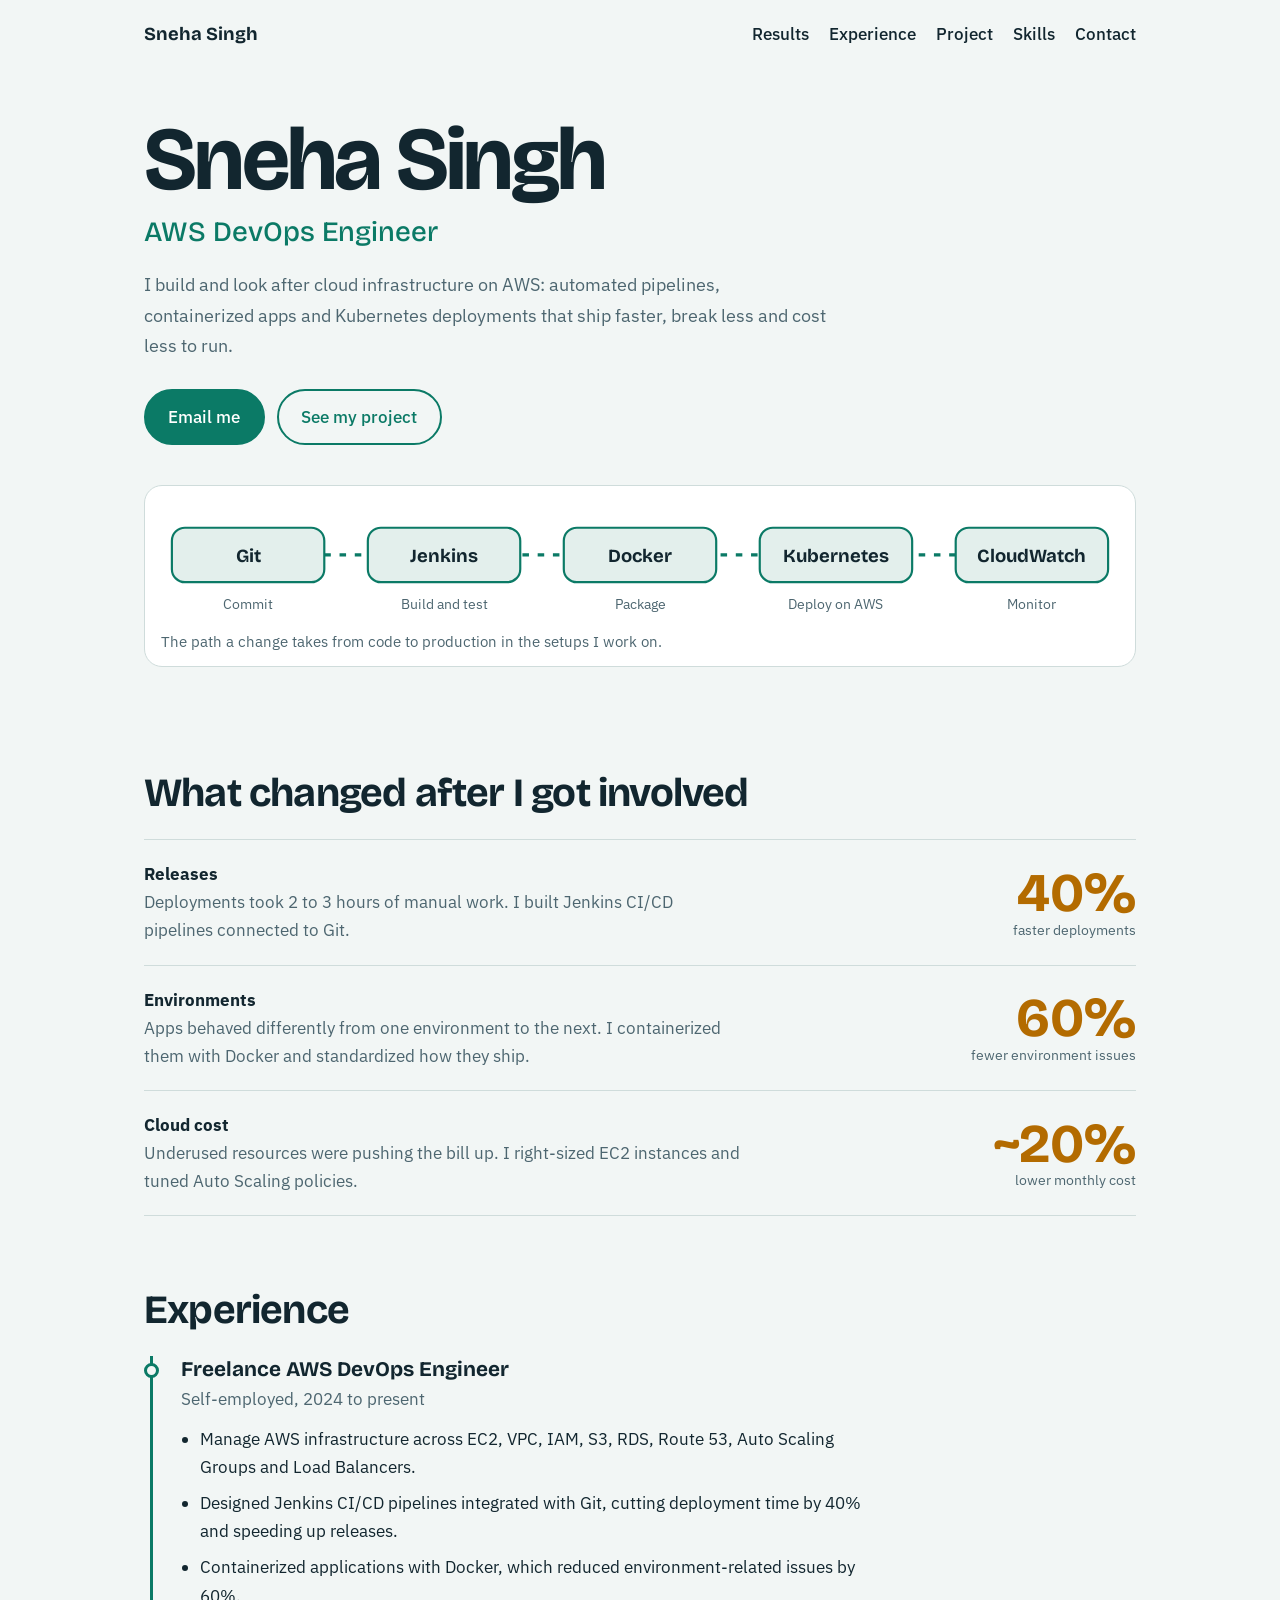
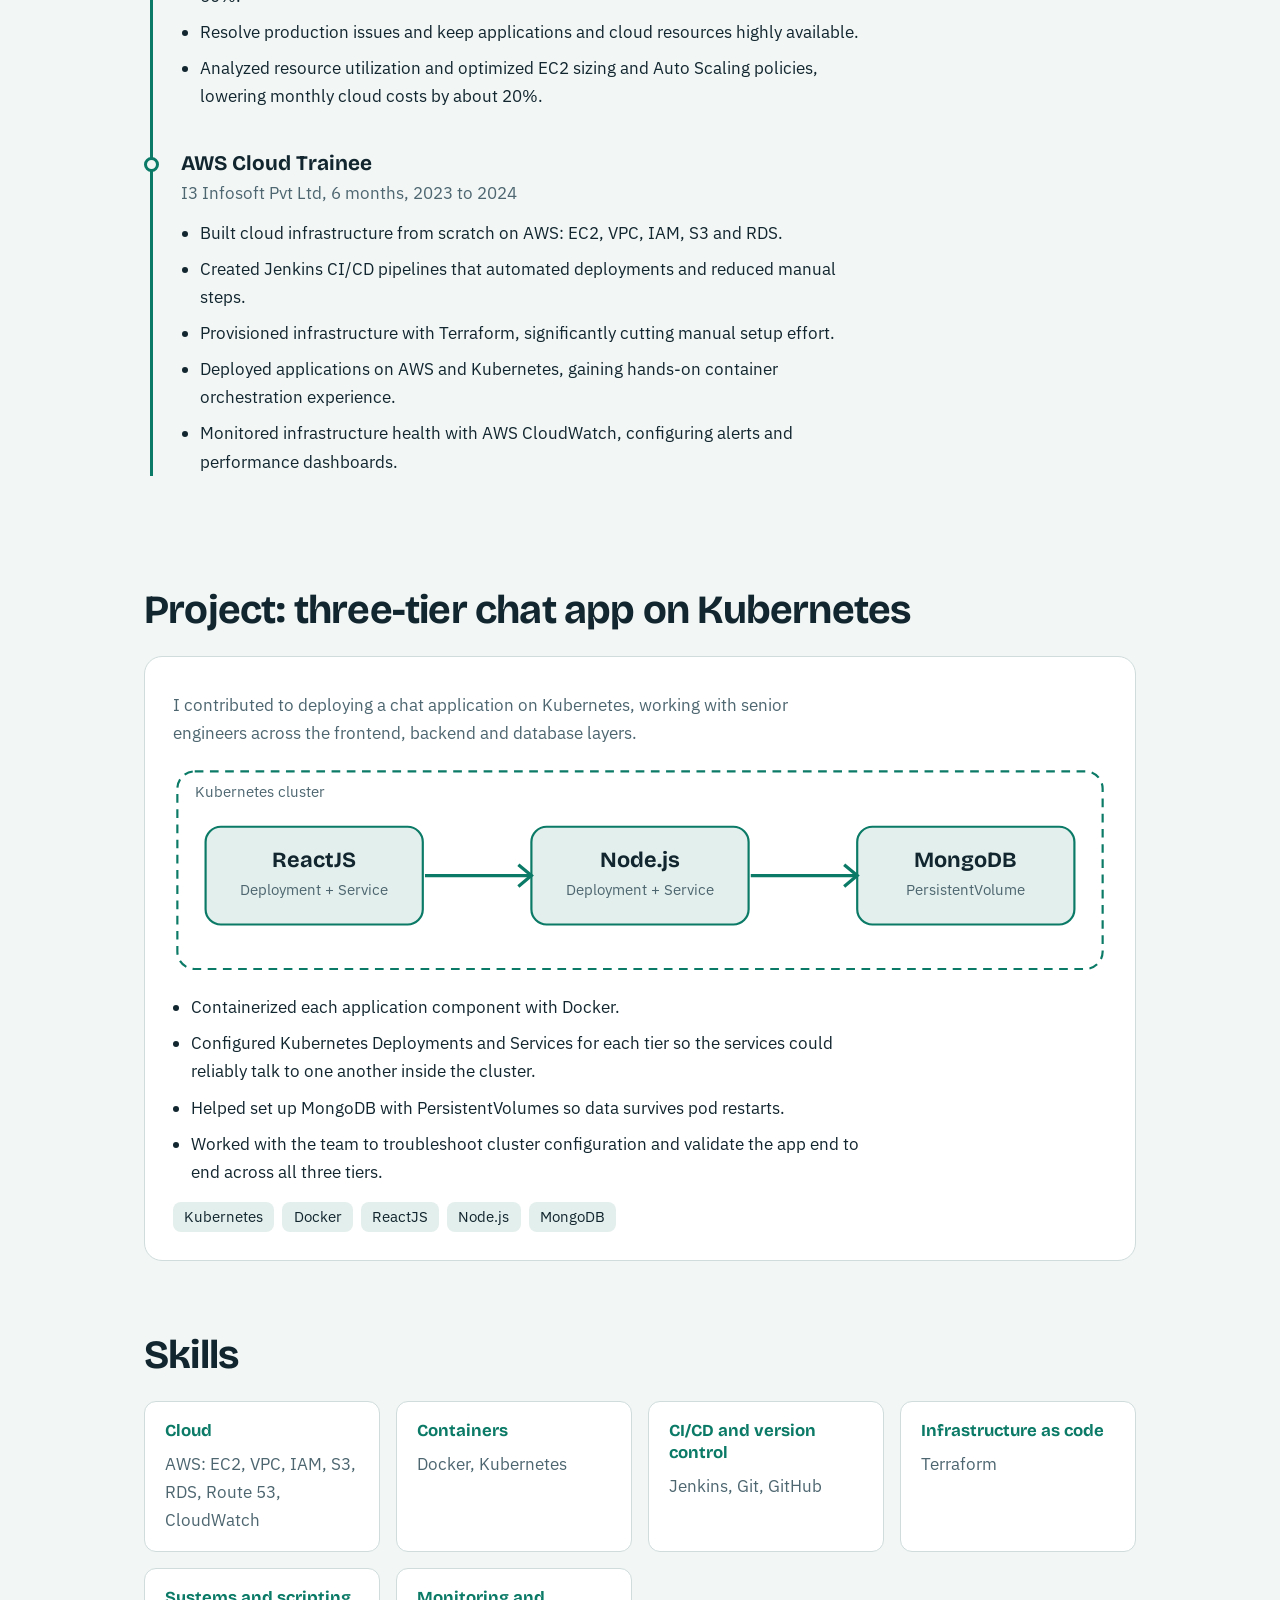
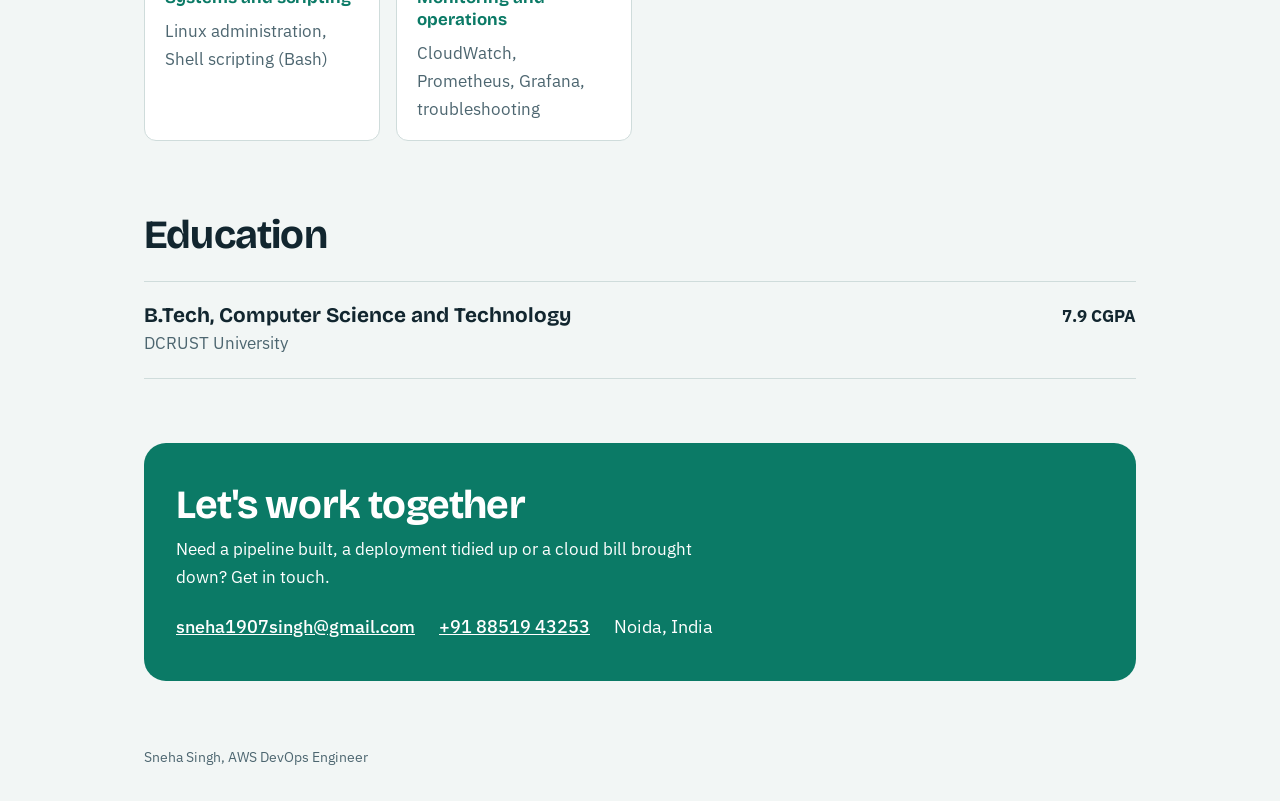
==== index.html @ 11c0ffeb "Add files via upload" ====
<!DOCTYPE html>
<html lang="en">
<head>
<meta charset="utf-8">
<meta name="viewport" content="width=device-width, initial-scale=1, viewport-fit=cover">
<title>Sneha Singh | AWS DevOps Engineer</title>
<link rel="preconnect" href="https://fonts.googleapis.com">
<link rel="preconnect" href="https://fonts.gstatic.com" crossorigin>
<link href="https://fonts.googleapis.com/css2?family=Bricolage+Grotesque:opsz,wght@12..96,500;12..96,700&family=IBM+Plex+Sans:wght@400;500&display=swap" rel="stylesheet">
<style>
:root{--bg:#f2f6f5;--surface:#ffffff;--ink:#12262f;--muted:#4d6670;--line:#cfdcdb;--accent:#0b7a66;--accent-ink:#ffffff;--warm:#b36b00;--node:#e3efec;
--display:"Bricolage Grotesque","Trebuchet MS",system-ui,sans-serif;--body:"IBM Plex Sans",system-ui,-apple-system,"Segoe UI",sans-serif;
box-sizing:border-box;padding-top:env(safe-area-inset-top,0px);padding-bottom:env(safe-area-inset-bottom,0px)}
@media (prefers-color-scheme:dark){:root:not([data-theme="light"]){--bg:#0e1b21;--surface:#15262e;--ink:#e6efee;--muted:#9bb2b8;--line:#27404a;--accent:#4fd1b0;--accent-ink:#06231c;--warm:#f0b44c;--node:#1b3440}}
:root[data-theme="dark"]{--bg:#0e1b21;--surface:#15262e;--ink:#e6efee;--muted:#9bb2b8;--line:#27404a;--accent:#4fd1b0;--accent-ink:#06231c;--warm:#f0b44c;--node:#1b3440}
*,*::before,*::after{box-sizing:border-box}
html{scroll-padding-top:env(safe-area-inset-top,0px);scroll-behavior:smooth}
body{margin:0;background:var(--bg);color:var(--ink);font:400 1.0625rem/1.65 var(--body)}
a{color:var(--accent)}
:focus-visible{outline:3px solid var(--accent);outline-offset:3px;border-radius:4px}
.wrap{max-width:1040px;margin:0 auto;padding:0 1.5rem}
header.top{display:flex;justify-content:space-between;align-items:center;padding:1.25rem 0;gap:1rem;flex-wrap:wrap}
header.top strong{font:700 1.15rem var(--display)}
nav a{margin-left:1.25rem;color:var(--ink);text-decoration:none;font-weight:500}
nav a:hover{color:var(--accent);text-decoration:underline}
.hero{padding:3.5rem 0 2rem}
h1{font:700 clamp(2.8rem,8vw,5.6rem)/0.98 var(--display);letter-spacing:-0.03em;margin:0 0 .75rem}
.role{font:500 clamp(1.3rem,3vw,1.75rem)/1.2 var(--display);color:var(--accent);margin:0 0 1.25rem}
.lede{max-width:62ch;color:var(--muted);font-size:1.15rem;margin:0 0 1.75rem}
.btns{display:flex;gap:.75rem;flex-wrap:wrap}
.btn{display:inline-block;padding:.75rem 1.4rem;border-radius:999px;font-weight:500;text-decoration:none;border:2px solid var(--accent)}
.btn.primary{background:var(--accent);color:var(--accent-ink)}
.btn.ghost{color:var(--accent)}
.btn:hover{filter:brightness(1.1)}
.pipe{margin:2.5rem 0 1rem;background:var(--surface);border:1px solid var(--line);border-radius:18px;padding:1.25rem 1rem .75rem;overflow-x:auto}
.pipe svg{min-width:640px;width:100%;height:auto;display:block}
.pipe p{margin:.25rem 0 0;color:var(--muted);font-size:.95rem}
.flow{stroke-dasharray:6 8;animation:dash 1.4s linear infinite}
@keyframes dash{to{stroke-dashoffset:-28}}
@media (prefers-reduced-motion:reduce){.flow{animation:none}html{scroll-behavior:auto}}
section{padding:3.5rem 0 1rem}
h2{font:700 clamp(1.8rem,4vw,2.5rem)/1.1 var(--display);letter-spacing:-0.02em;margin:0 0 1.5rem}
h3{font:700 1.3rem/1.3 var(--display);margin:0}
.results{display:grid;gap:0;border-top:1px solid var(--line)}
.row{display:grid;grid-template-columns:1fr auto;gap:1rem 2rem;align-items:center;padding:1.25rem 0;border-bottom:1px solid var(--line)}
.row p{margin:0;max-width:60ch}
.row .was{color:var(--muted)}
.fig{font:700 clamp(2.2rem,6vw,3.4rem)/1 var(--display);color:var(--warm);text-align:right}
.fig small{display:block;font:400 .85rem var(--body);color:var(--muted)}
@media (max-width:560px){.row{grid-template-columns:1fr}.fig{text-align:left}}
.tl{border-left:3px solid var(--accent);margin-left:.4rem;padding-left:1.75rem}
.job{position:relative;margin-bottom:2.5rem}
.job::before{content:"";position:absolute;left:calc(-1.75rem - 9px);top:.45rem;width:15px;height:15px;border-radius:50%;background:var(--bg);border:3px solid var(--accent)}
.meta{color:var(--muted);margin:.15rem 0 .75rem}
.job ul{margin:0;padding-left:1.15rem}
.job li{margin-bottom:.5rem;max-width:68ch}
.project{background:var(--surface);border:1px solid var(--line);border-radius:18px;padding:1.75rem}
.project p.sub{color:var(--muted);margin:.4rem 0 1.25rem;max-width:64ch}
.project svg{width:100%;height:auto;display:block;margin:0 0 1.25rem}
.project ul{margin:0;padding-left:1.15rem}
.project li{margin-bottom:.5rem;max-width:70ch}
.tags{display:flex;flex-wrap:wrap;gap:.5rem;margin-top:1rem}
.tag{background:var(--node);border-radius:8px;padding:.2rem .7rem;font-size:.92rem}
.skills{display:grid;grid-template-columns:repeat(auto-fit,minmax(230px,1fr));gap:1rem}
.skill{background:var(--surface);border:1px solid var(--line);border-radius:12px;padding:1.1rem 1.25rem}
.skill h3{font-size:1.05rem;margin-bottom:.5rem;color:var(--accent)}
.skill p{margin:0;color:var(--muted)}
.edu{display:flex;justify-content:space-between;gap:1rem;flex-wrap:wrap;align-items:baseline;border-top:1px solid var(--line);border-bottom:1px solid var(--line);padding:1.25rem 0}
.contact{margin:3rem 0 2rem;background:var(--accent);color:var(--accent-ink);border-radius:22px;padding:2.5rem 2rem}
.contact h2{margin-bottom:.5rem}
.contact p{margin:0 0 1.25rem;max-width:52ch}
.contact a{color:var(--accent-ink);font-weight:500}
.contact .links{display:flex;gap:1.5rem;flex-wrap:wrap;font-size:1.15rem}
footer{padding:1rem 0 2rem;color:var(--muted);font-size:.9rem}
</style>
</head>
<body>
<div class="wrap">
<header class="top">
  <strong>Sneha Singh</strong>
  <nav aria-label="Sections"><a href="#results">Results</a><a href="#experience">Experience</a><a href="#project">Project</a><a href="#skills">Skills</a><a href="#contact">Contact</a></nav>
</header>

<main>
<section class="hero" style="padding-top:3rem">
  <h1>Sneha Singh</h1>
  <p class="role">AWS DevOps Engineer</p>
  <p class="lede">I build and look after cloud infrastructure on AWS: automated pipelines, containerized apps and Kubernetes deployments that ship faster, break less and cost less to run.</p>
  <div class="btns">
    <a class="btn primary" href="mailto:sneha1907singh@gmail.com">Email me</a>
    <a class="btn ghost" href="#project">See my project</a>
  </div>

  <div class="pipe">
    <svg viewBox="0 0 880 110" role="img" aria-label="Delivery pipeline: Git, Jenkins, Docker, Kubernetes on AWS, CloudWatch monitoring">
      <line class="flow" x1="80" y1="45" x2="800" y2="45" stroke="var(--accent)" stroke-width="3"/>
      <g font-family="Bricolage Grotesque, Trebuchet MS, sans-serif" font-size="17" font-weight="700" text-anchor="middle" fill="var(--ink)">
        <rect x="10" y="20" width="140" height="50" rx="12" fill="var(--node)" stroke="var(--accent)" stroke-width="2"/><text x="80" y="51">Git</text>
        <rect x="190" y="20" width="140" height="50" rx="12" fill="var(--node)" stroke="var(--accent)" stroke-width="2"/><text x="260" y="51">Jenkins</text>
        <rect x="370" y="20" width="140" height="50" rx="12" fill="var(--node)" stroke="var(--accent)" stroke-width="2"/><text x="440" y="51">Docker</text>
        <rect x="550" y="20" width="140" height="50" rx="12" fill="var(--node)" stroke="var(--accent)" stroke-width="2"/><text x="620" y="51">Kubernetes</text>
        <rect x="730" y="20" width="140" height="50" rx="12" fill="var(--node)" stroke="var(--accent)" stroke-width="2"/><text x="800" y="51">CloudWatch</text>
      </g>
      <g font-family="IBM Plex Sans, system-ui, sans-serif" font-size="13" text-anchor="middle" fill="var(--muted)">
        <text x="80" y="95">Commit</text><text x="260" y="95">Build and test</text><text x="440" y="95">Package</text><text x="620" y="95">Deploy on AWS</text><text x="800" y="95">Monitor</text>
      </g>
    </svg>
    <p>The path a change takes from code to production in the setups I work on.</p>
  </div>
</section>

<section id="results">
  <h2>What changed after I got involved</h2>
  <div class="results">
    <div class="row"><div><p><strong>Releases</strong></p><p class="was">Deployments took 2 to 3 hours of manual work. I built Jenkins CI/CD pipelines connected to Git.</p></div><div class="fig">40%<small>faster deployments</small></div></div>
    <div class="row"><div><p><strong>Environments</strong></p><p class="was">Apps behaved differently from one environment to the next. I containerized them with Docker and standardized how they ship.</p></div><div class="fig">60%<small>fewer environment issues</small></div></div>
    <div class="row"><div><p><strong>Cloud cost</strong></p><p class="was">Underused resources were pushing the bill up. I right-sized EC2 instances and tuned Auto Scaling policies.</p></div><div class="fig">~20%<small>lower monthly cost</small></div></div>
  </div>
</section>

<section id="experience">
  <h2>Experience</h2>
  <div class="tl">
    <div class="job">
      <h3>Freelance AWS DevOps Engineer</h3>
      <p class="meta">Self-employed, 2024 to present</p>
      <ul>
        <li>Manage AWS infrastructure across EC2, VPC, IAM, S3, RDS, Route 53, Auto Scaling Groups and Load Balancers.</li>
        <li>Designed Jenkins CI/CD pipelines integrated with Git, cutting deployment time by 40% and speeding up releases.</li>
        <li>Containerized applications with Docker, which reduced environment-related issues by 60%.</li>
        <li>Resolve production issues and keep applications and cloud resources highly available.</li>
        <li>Analyzed resource utilization and optimized EC2 sizing and Auto Scaling policies, lowering monthly cloud costs by about 20%.</li>
      </ul>
    </div>
    <div class="job">
      <h3>AWS Cloud Trainee</h3>
      <p class="meta">I3 Infosoft Pvt Ltd, 6 months, 2023 to 2024</p>
      <ul>
        <li>Built cloud infrastructure from scratch on AWS: EC2, VPC, IAM, S3 and RDS.</li>
        <li>Created Jenkins CI/CD pipelines that automated deployments and reduced manual steps.</li>
        <li>Provisioned infrastructure with Terraform, significantly cutting manual setup effort.</li>
        <li>Deployed applications on AWS and Kubernetes, gaining hands-on container orchestration experience.</li>
        <li>Monitored infrastructure health with AWS CloudWatch, configuring alerts and performance dashboards.</li>
      </ul>
    </div>
  </div>
</section>

<section id="project">
  <h2>Project: three-tier chat app on Kubernetes</h2>
  <div class="project">
    <p class="sub">I contributed to deploying a chat application on Kubernetes, working with senior engineers across the frontend, backend and database layers.</p>
    <svg viewBox="0 0 860 190" role="img" aria-label="Architecture: ReactJS frontend talks to Node.js backend, which talks to MongoDB backed by a PersistentVolume, all inside a Kubernetes cluster">
      <rect x="4" y="4" width="852" height="182" rx="16" fill="none" stroke="var(--accent)" stroke-width="2" stroke-dasharray="8 6"/>
      <g font-family="Bricolage Grotesque, Trebuchet MS, sans-serif" text-anchor="middle" fill="var(--ink)">
        <text x="20" y="28" font-size="14" fill="var(--muted)" text-anchor="start" font-family="IBM Plex Sans, system-ui, sans-serif">Kubernetes cluster</text>
        <rect x="30" y="55" width="200" height="90" rx="14" fill="var(--node)" stroke="var(--accent)" stroke-width="2"/>
        <text x="130" y="92" font-size="20" font-weight="700">ReactJS</text><text x="130" y="118" font-size="14" fill="var(--muted)" font-family="IBM Plex Sans, system-ui, sans-serif">Deployment + Service</text>
        <rect x="330" y="55" width="200" height="90" rx="14" fill="var(--node)" stroke="var(--accent)" stroke-width="2"/>
        <text x="430" y="92" font-size="20" font-weight="700">Node.js</text><text x="430" y="118" font-size="14" fill="var(--muted)" font-family="IBM Plex Sans, system-ui, sans-serif">Deployment + Service</text>
        <rect x="630" y="55" width="200" height="90" rx="14" fill="var(--node)" stroke="var(--accent)" stroke-width="2"/>
        <text x="730" y="92" font-size="20" font-weight="700">MongoDB</text><text x="730" y="118" font-size="14" fill="var(--muted)" font-family="IBM Plex Sans, system-ui, sans-serif">PersistentVolume</text>
      </g>
      <g stroke="var(--accent)" stroke-width="3" fill="none"><path d="M232 100H328"/><path d="M532 100H628"/><path d="M318 90l12 10-12 10"/><path d="M618 90l12 10-12 10"/></g>
    </svg>
    <ul>
      <li>Containerized each application component with Docker.</li>
      <li>Configured Kubernetes Deployments and Services for each tier so the services could reliably talk to one another inside the cluster.</li>
      <li>Helped set up MongoDB with PersistentVolumes so data survives pod restarts.</li>
      <li>Worked with the team to troubleshoot cluster configuration and validate the app end to end across all three tiers.</li>
    </ul>
    <div class="tags"><span class="tag">Kubernetes</span><span class="tag">Docker</span><span class="tag">ReactJS</span><span class="tag">Node.js</span><span class="tag">MongoDB</span></div>
  </div>
</section>

<section id="skills">
  <h2>Skills</h2>
  <div class="skills">
    <div class="skill"><h3>Cloud</h3><p>AWS: EC2, VPC, IAM, S3, RDS, Route 53, CloudWatch</p></div>
    <div class="skill"><h3>Containers</h3><p>Docker, Kubernetes</p></div>
    <div class="skill"><h3>CI/CD and version control</h3><p>Jenkins, Git, GitHub</p></div>
    <div class="skill"><h3>Infrastructure as code</h3><p>Terraform</p></div>
    <div class="skill"><h3>Systems and scripting</h3><p>Linux administration, Shell scripting (Bash)</p></div>
    <div class="skill"><h3>Monitoring and operations</h3><p>CloudWatch, Prometheus, Grafana, troubleshooting</p></div>
  </div>
</section>

<section id="education">
  <h2>Education</h2>
  <div class="edu"><div><h3>B.Tech, Computer Science and Technology</h3><span style="color:var(--muted)">DCRUST University</span></div><div><strong>7.9 CGPA</strong></div></div>
</section>

<section id="contact" style="padding-top:0">
  <div class="contact">
    <h2>Let's work together</h2>
    <p>Need a pipeline built, a deployment tidied up or a cloud bill brought down? Get in touch.</p>
    <div class="links"><a href="mailto:sneha1907singh@gmail.com">sneha1907singh@gmail.com</a><a href="tel:+918851943253">+91 88519 43253</a><span>Noida, India</span></div>
  </div>
</section>
</main>
<footer>Sneha Singh, AWS DevOps Engineer</footer>
</div>
</body>
</html>
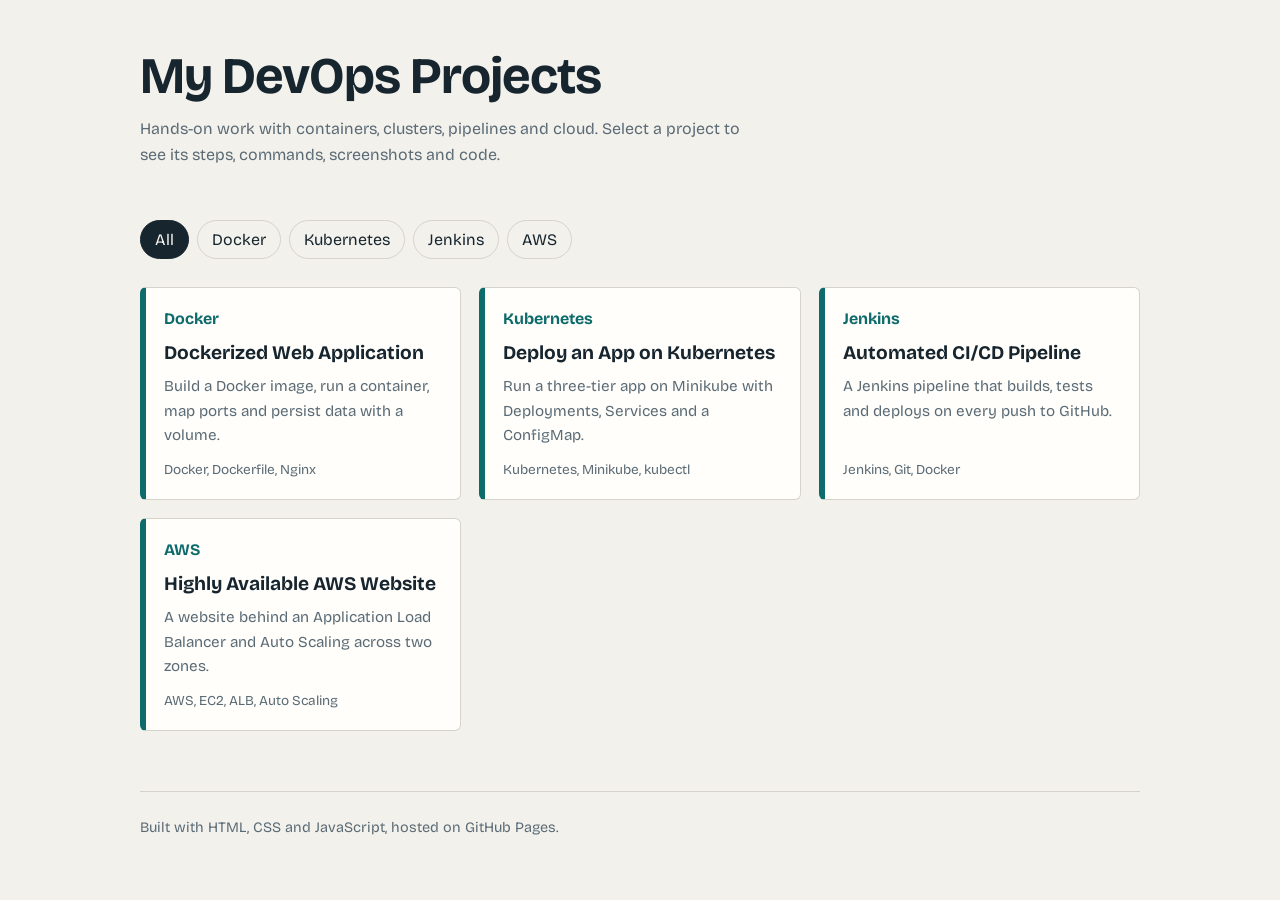
==== commit c058a4a1: "Rename index (1).html to index.html" ====
--- a/index.html
+++ b/index.html
@@ -1,204 +1,27 @@
-<!DOCTYPE html>
-<html lang="en">
-<head>
-<meta charset="utf-8">
-<meta name="viewport" content="width=device-width, initial-scale=1, viewport-fit=cover">
-<title>Sneha Singh | AWS DevOps Engineer</title>
-<link rel="preconnect" href="https://fonts.googleapis.com">
-<link rel="preconnect" href="https://fonts.gstatic.com" crossorigin>
-<link href="https://fonts.googleapis.com/css2?family=Bricolage+Grotesque:opsz,wght@12..96,500;12..96,700&family=IBM+Plex+Sans:wght@400;500&display=swap" rel="stylesheet">
-<style>
-:root{--bg:#f2f6f5;--surface:#ffffff;--ink:#12262f;--muted:#4d6670;--line:#cfdcdb;--accent:#0b7a66;--accent-ink:#ffffff;--warm:#b36b00;--node:#e3efec;
---display:"Bricolage Grotesque","Trebuchet MS",system-ui,sans-serif;--body:"IBM Plex Sans",system-ui,-apple-system,"Segoe UI",sans-serif;
-box-sizing:border-box;padding-top:env(safe-area-inset-top,0px);padding-bottom:env(safe-area-inset-bottom,0px)}
-@media (prefers-color-scheme:dark){:root:not([data-theme="light"]){--bg:#0e1b21;--surface:#15262e;--ink:#e6efee;--muted:#9bb2b8;--line:#27404a;--accent:#4fd1b0;--accent-ink:#06231c;--warm:#f0b44c;--node:#1b3440}}
-:root[data-theme="dark"]{--bg:#0e1b21;--surface:#15262e;--ink:#e6efee;--muted:#9bb2b8;--line:#27404a;--accent:#4fd1b0;--accent-ink:#06231c;--warm:#f0b44c;--node:#1b3440}
-*,*::before,*::after{box-sizing:border-box}
-html{scroll-padding-top:env(safe-area-inset-top,0px);scroll-behavior:smooth}
-body{margin:0;background:var(--bg);color:var(--ink);font:400 1.0625rem/1.65 var(--body)}
-a{color:var(--accent)}
-:focus-visible{outline:3px solid var(--accent);outline-offset:3px;border-radius:4px}
-.wrap{max-width:1040px;margin:0 auto;padding:0 1.5rem}
-header.top{display:flex;justify-content:space-between;align-items:center;padding:1.25rem 0;gap:1rem;flex-wrap:wrap}
-header.top strong{font:700 1.15rem var(--display)}
-nav a{margin-left:1.25rem;color:var(--ink);text-decoration:none;font-weight:500}
-nav a:hover{color:var(--accent);text-decoration:underline}
-.hero{padding:3.5rem 0 2rem}
-h1{font:700 clamp(2.8rem,8vw,5.6rem)/0.98 var(--display);letter-spacing:-0.03em;margin:0 0 .75rem}
-.role{font:500 clamp(1.3rem,3vw,1.75rem)/1.2 var(--display);color:var(--accent);margin:0 0 1.25rem}
-.lede{max-width:62ch;color:var(--muted);font-size:1.15rem;margin:0 0 1.75rem}
-.btns{display:flex;gap:.75rem;flex-wrap:wrap}
-.btn{display:inline-block;padding:.75rem 1.4rem;border-radius:999px;font-weight:500;text-decoration:none;border:2px solid var(--accent)}
-.btn.primary{background:var(--accent);color:var(--accent-ink)}
-.btn.ghost{color:var(--accent)}
-.btn:hover{filter:brightness(1.1)}
-.pipe{margin:2.5rem 0 1rem;background:var(--surface);border:1px solid var(--line);border-radius:18px;padding:1.25rem 1rem .75rem;overflow-x:auto}
-.pipe svg{min-width:640px;width:100%;height:auto;display:block}
-.pipe p{margin:.25rem 0 0;color:var(--muted);font-size:.95rem}
-.flow{stroke-dasharray:6 8;animation:dash 1.4s linear infinite}
-@keyframes dash{to{stroke-dashoffset:-28}}
-@media (prefers-reduced-motion:reduce){.flow{animation:none}html{scroll-behavior:auto}}
-section{padding:3.5rem 0 1rem}
-h2{font:700 clamp(1.8rem,4vw,2.5rem)/1.1 var(--display);letter-spacing:-0.02em;margin:0 0 1.5rem}
-h3{font:700 1.3rem/1.3 var(--display);margin:0}
-.results{display:grid;gap:0;border-top:1px solid var(--line)}
-.row{display:grid;grid-template-columns:1fr auto;gap:1rem 2rem;align-items:center;padding:1.25rem 0;border-bottom:1px solid var(--line)}
-.row p{margin:0;max-width:60ch}
-.row .was{color:var(--muted)}
-.fig{font:700 clamp(2.2rem,6vw,3.4rem)/1 var(--display);color:var(--warm);text-align:right}
-.fig small{display:block;font:400 .85rem var(--body);color:var(--muted)}
-@media (max-width:560px){.row{grid-template-columns:1fr}.fig{text-align:left}}
-.tl{border-left:3px solid var(--accent);margin-left:.4rem;padding-left:1.75rem}
-.job{position:relative;margin-bottom:2.5rem}
-.job::before{content:"";position:absolute;left:calc(-1.75rem - 9px);top:.45rem;width:15px;height:15px;border-radius:50%;background:var(--bg);border:3px solid var(--accent)}
-.meta{color:var(--muted);margin:.15rem 0 .75rem}
-.job ul{margin:0;padding-left:1.15rem}
-.job li{margin-bottom:.5rem;max-width:68ch}
-.project{background:var(--surface);border:1px solid var(--line);border-radius:18px;padding:1.75rem}
-.project p.sub{color:var(--muted);margin:.4rem 0 1.25rem;max-width:64ch}
-.project svg{width:100%;height:auto;display:block;margin:0 0 1.25rem}
-.project ul{margin:0;padding-left:1.15rem}
-.project li{margin-bottom:.5rem;max-width:70ch}
-.tags{display:flex;flex-wrap:wrap;gap:.5rem;margin-top:1rem}
-.tag{background:var(--node);border-radius:8px;padding:.2rem .7rem;font-size:.92rem}
-.skills{display:grid;grid-template-columns:repeat(auto-fit,minmax(230px,1fr));gap:1rem}
-.skill{background:var(--surface);border:1px solid var(--line);border-radius:12px;padding:1.1rem 1.25rem}
-.skill h3{font-size:1.05rem;margin-bottom:.5rem;color:var(--accent)}
-.skill p{margin:0;color:var(--muted)}
-.edu{display:flex;justify-content:space-between;gap:1rem;flex-wrap:wrap;align-items:baseline;border-top:1px solid var(--line);border-bottom:1px solid var(--line);padding:1.25rem 0}
-.contact{margin:3rem 0 2rem;background:var(--accent);color:var(--accent-ink);border-radius:22px;padding:2.5rem 2rem}
-.contact h2{margin-bottom:.5rem}
-.contact p{margin:0 0 1.25rem;max-width:52ch}
-.contact a{color:var(--accent-ink);font-weight:500}
-.contact .links{display:flex;gap:1.5rem;flex-wrap:wrap;font-size:1.15rem}
-footer{padding:1rem 0 2rem;color:var(--muted);font-size:.9rem}
-</style>
-</head>
-<body>
+<!doctype html><html lang="en"><head><meta charset="utf-8"><meta name="viewport" content="width=device-width,initial-scale=1">
+<title>DevOps Projects</title>
+<link href="https://fonts.googleapis.com/css2?family=Bricolage+Grotesque:wght@400;600;800&display=swap" rel="stylesheet">
+<link rel="stylesheet" href="style.css"></head><body>
 <div class="wrap">
-<header class="top">
-  <strong>Sneha Singh</strong>
-  <nav aria-label="Sections"><a href="#results">Results</a><a href="#experience">Experience</a><a href="#project">Project</a><a href="#skills">Skills</a><a href="#contact">Contact</a></nav>
-</header>
-
-<main>
-<section class="hero" style="padding-top:3rem">
-  <h1>Sneha Singh</h1>
-  <p class="role">AWS DevOps Engineer</p>
-  <p class="lede">I build and look after cloud infrastructure on AWS: automated pipelines, containerized apps and Kubernetes deployments that ship faster, break less and cost less to run.</p>
-  <div class="btns">
-    <a class="btn primary" href="mailto:sneha1907singh@gmail.com">Email me</a>
-    <a class="btn ghost" href="#project">See my project</a>
-  </div>
-
-  <div class="pipe">
-    <svg viewBox="0 0 880 110" role="img" aria-label="Delivery pipeline: Git, Jenkins, Docker, Kubernetes on AWS, CloudWatch monitoring">
-      <line class="flow" x1="80" y1="45" x2="800" y2="45" stroke="var(--accent)" stroke-width="3"/>
-      <g font-family="Bricolage Grotesque, Trebuchet MS, sans-serif" font-size="17" font-weight="700" text-anchor="middle" fill="var(--ink)">
-        <rect x="10" y="20" width="140" height="50" rx="12" fill="var(--node)" stroke="var(--accent)" stroke-width="2"/><text x="80" y="51">Git</text>
-        <rect x="190" y="20" width="140" height="50" rx="12" fill="var(--node)" stroke="var(--accent)" stroke-width="2"/><text x="260" y="51">Jenkins</text>
-        <rect x="370" y="20" width="140" height="50" rx="12" fill="var(--node)" stroke="var(--accent)" stroke-width="2"/><text x="440" y="51">Docker</text>
-        <rect x="550" y="20" width="140" height="50" rx="12" fill="var(--node)" stroke="var(--accent)" stroke-width="2"/><text x="620" y="51">Kubernetes</text>
-        <rect x="730" y="20" width="140" height="50" rx="12" fill="var(--node)" stroke="var(--accent)" stroke-width="2"/><text x="800" y="51">CloudWatch</text>
-      </g>
-      <g font-family="IBM Plex Sans, system-ui, sans-serif" font-size="13" text-anchor="middle" fill="var(--muted)">
-        <text x="80" y="95">Commit</text><text x="260" y="95">Build and test</text><text x="440" y="95">Package</text><text x="620" y="95">Deploy on AWS</text><text x="800" y="95">Monitor</text>
-      </g>
-    </svg>
-    <p>The path a change takes from code to production in the setups I work on.</p>
-  </div>
-</section>
-
-<section id="results">
-  <h2>What changed after I got involved</h2>
-  <div class="results">
-    <div class="row"><div><p><strong>Releases</strong></p><p class="was">Deployments took 2 to 3 hours of manual work. I built Jenkins CI/CD pipelines connected to Git.</p></div><div class="fig">40%<small>faster deployments</small></div></div>
-    <div class="row"><div><p><strong>Environments</strong></p><p class="was">Apps behaved differently from one environment to the next. I containerized them with Docker and standardized how they ship.</p></div><div class="fig">60%<small>fewer environment issues</small></div></div>
-    <div class="row"><div><p><strong>Cloud cost</strong></p><p class="was">Underused resources were pushing the bill up. I right-sized EC2 instances and tuned Auto Scaling policies.</p></div><div class="fig">~20%<small>lower monthly cost</small></div></div>
-  </div>
-</section>
-
-<section id="experience">
-  <h2>Experience</h2>
-  <div class="tl">
-    <div class="job">
-      <h3>Freelance AWS DevOps Engineer</h3>
-      <p class="meta">Self-employed, 2024 to present</p>
-      <ul>
-        <li>Manage AWS infrastructure across EC2, VPC, IAM, S3, RDS, Route 53, Auto Scaling Groups and Load Balancers.</li>
-        <li>Designed Jenkins CI/CD pipelines integrated with Git, cutting deployment time by 40% and speeding up releases.</li>
-        <li>Containerized applications with Docker, which reduced environment-related issues by 60%.</li>
-        <li>Resolve production issues and keep applications and cloud resources highly available.</li>
-        <li>Analyzed resource utilization and optimized EC2 sizing and Auto Scaling policies, lowering monthly cloud costs by about 20%.</li>
-      </ul>
-    </div>
-    <div class="job">
-      <h3>AWS Cloud Trainee</h3>
-      <p class="meta">I3 Infosoft Pvt Ltd, 6 months, 2023 to 2024</p>
-      <ul>
-        <li>Built cloud infrastructure from scratch on AWS: EC2, VPC, IAM, S3 and RDS.</li>
-        <li>Created Jenkins CI/CD pipelines that automated deployments and reduced manual steps.</li>
-        <li>Provisioned infrastructure with Terraform, significantly cutting manual setup effort.</li>
-        <li>Deployed applications on AWS and Kubernetes, gaining hands-on container orchestration experience.</li>
-        <li>Monitored infrastructure health with AWS CloudWatch, configuring alerts and performance dashboards.</li>
-      </ul>
-    </div>
-  </div>
-</section>
-
-<section id="project">
-  <h2>Project: three-tier chat app on Kubernetes</h2>
-  <div class="project">
-    <p class="sub">I contributed to deploying a chat application on Kubernetes, working with senior engineers across the frontend, backend and database layers.</p>
-    <svg viewBox="0 0 860 190" role="img" aria-label="Architecture: ReactJS frontend talks to Node.js backend, which talks to MongoDB backed by a PersistentVolume, all inside a Kubernetes cluster">
-      <rect x="4" y="4" width="852" height="182" rx="16" fill="none" stroke="var(--accent)" stroke-width="2" stroke-dasharray="8 6"/>
-      <g font-family="Bricolage Grotesque, Trebuchet MS, sans-serif" text-anchor="middle" fill="var(--ink)">
-        <text x="20" y="28" font-size="14" fill="var(--muted)" text-anchor="start" font-family="IBM Plex Sans, system-ui, sans-serif">Kubernetes cluster</text>
-        <rect x="30" y="55" width="200" height="90" rx="14" fill="var(--node)" stroke="var(--accent)" stroke-width="2"/>
-        <text x="130" y="92" font-size="20" font-weight="700">ReactJS</text><text x="130" y="118" font-size="14" fill="var(--muted)" font-family="IBM Plex Sans, system-ui, sans-serif">Deployment + Service</text>
-        <rect x="330" y="55" width="200" height="90" rx="14" fill="var(--node)" stroke="var(--accent)" stroke-width="2"/>
-        <text x="430" y="92" font-size="20" font-weight="700">Node.js</text><text x="430" y="118" font-size="14" fill="var(--muted)" font-family="IBM Plex Sans, system-ui, sans-serif">Deployment + Service</text>
-        <rect x="630" y="55" width="200" height="90" rx="14" fill="var(--node)" stroke="var(--accent)" stroke-width="2"/>
-        <text x="730" y="92" font-size="20" font-weight="700">MongoDB</text><text x="730" y="118" font-size="14" fill="var(--muted)" font-family="IBM Plex Sans, system-ui, sans-serif">PersistentVolume</text>
-      </g>
-      <g stroke="var(--accent)" stroke-width="3" fill="none"><path d="M232 100H328"/><path d="M532 100H628"/><path d="M318 90l12 10-12 10"/><path d="M618 90l12 10-12 10"/></g>
-    </svg>
-    <ul>
-      <li>Containerized each application component with Docker.</li>
-      <li>Configured Kubernetes Deployments and Services for each tier so the services could reliably talk to one another inside the cluster.</li>
-      <li>Helped set up MongoDB with PersistentVolumes so data survives pod restarts.</li>
-      <li>Worked with the team to troubleshoot cluster configuration and validate the app end to end across all three tiers.</li>
-    </ul>
-    <div class="tags"><span class="tag">Kubernetes</span><span class="tag">Docker</span><span class="tag">ReactJS</span><span class="tag">Node.js</span><span class="tag">MongoDB</span></div>
-  </div>
-</section>
-
-<section id="skills">
-  <h2>Skills</h2>
-  <div class="skills">
-    <div class="skill"><h3>Cloud</h3><p>AWS: EC2, VPC, IAM, S3, RDS, Route 53, CloudWatch</p></div>
-    <div class="skill"><h3>Containers</h3><p>Docker, Kubernetes</p></div>
-    <div class="skill"><h3>CI/CD and version control</h3><p>Jenkins, Git, GitHub</p></div>
-    <div class="skill"><h3>Infrastructure as code</h3><p>Terraform</p></div>
-    <div class="skill"><h3>Systems and scripting</h3><p>Linux administration, Shell scripting (Bash)</p></div>
-    <div class="skill"><h3>Monitoring and operations</h3><p>CloudWatch, Prometheus, Grafana, troubleshooting</p></div>
-  </div>
-</section>
-
-<section id="education">
-  <h2>Education</h2>
-  <div class="edu"><div><h3>B.Tech, Computer Science and Technology</h3><span style="color:var(--muted)">DCRUST University</span></div><div><strong>7.9 CGPA</strong></div></div>
-</section>
-
-<section id="contact" style="padding-top:0">
-  <div class="contact">
-    <h2>Let's work together</h2>
-    <p>Need a pipeline built, a deployment tidied up or a cloud bill brought down? Get in touch.</p>
-    <div class="links"><a href="mailto:sneha1907singh@gmail.com">sneha1907singh@gmail.com</a><a href="tel:+918851943253">+91 88519 43253</a><span>Noida, India</span></div>
-  </div>
-</section>
-</main>
-<footer>Sneha Singh, AWS DevOps Engineer</footer>
+<header class="site"><h1>My DevOps Projects</h1>
+<p class="lead">Hands-on work with containers, clusters, pipelines and cloud. Select a project to see its steps, commands, screenshots and code.</p></header>
+<div class="filters" id="filters" role="group" aria-label="Filter by tool"></div>
+<main class="grid" id="grid"></main>
+<footer>Built with HTML, CSS and JavaScript, hosted on GitHub Pages.</footer>
 </div>
-</body>
-</html>
+<script src="projects.js"></script>
+<script>
+const grid=document.getElementById('grid'),fl=document.getElementById('filters');
+const tools=['All',...new Set(PROJECTS.map(p=>p.tool))];
+function show(t){
+ grid.innerHTML='';
+ PROJECTS.filter(p=>t==='All'||p.tool===t).forEach(p=>{
+  const a=document.createElement('a');a.className='card';a.href='project.html?id='+encodeURIComponent(p.id);
+  a.innerHTML=`<span class="tool"></span><h2></h2><p></p><span class="tags"></span>`;
+  a.children[0].textContent=p.tool;a.children[1].textContent=p.title;a.children[2].textContent=p.summary;a.children[3].textContent=p.stack.join(', ');
+  grid.appendChild(a);});
+ [...fl.children].forEach(b=>b.setAttribute('aria-pressed',b.textContent===t));
+}
+tools.forEach(t=>{const b=document.createElement('button');b.textContent=t;b.onclick=()=>show(t);fl.appendChild(b);});
+show('All');
+</script></body></html>
--- a/style.css
+++ b/style.css
@@ -0,0 +1,33 @@
+:root{--bg:#f3f1ec;--ink:#17252f;--mut:#5b6b75;--line:#d6d3ca;--card:#fffefb;--acc:#0e6b6b;--acc2:#c8501e;--code:#10202a}
+@media(prefers-color-scheme:dark){:root{--bg:#0f1a21;--ink:#e8ecee;--mut:#9aabb5;--line:#2a3b46;--card:#16252e;--acc:#5fc4bf;--acc2:#f08a5d;--code:#08121a}}
+*{box-sizing:border-box}
+body{margin:0;background:var(--bg);color:var(--ink);font:16px/1.6 "Bricolage Grotesque",system-ui,sans-serif}
+a{color:var(--acc)}
+:focus-visible{outline:3px solid var(--acc2);outline-offset:2px}
+.wrap{max-width:1040px;margin:0 auto;padding:0 20px}
+header.site{padding:48px 0 24px}
+h1{font-size:clamp(2rem,5vw,3.2rem);line-height:1.1;margin:0 0 12px;letter-spacing:-.02em}
+.lead{color:var(--mut);max-width:60ch;margin:0}
+.filters{display:flex;flex-wrap:wrap;gap:8px;margin:28px 0}
+.filters button{font:inherit;border:1.5px solid var(--line);background:transparent;color:var(--ink);padding:6px 14px;border-radius:999px;cursor:pointer}
+.filters button[aria-pressed=true]{background:var(--ink);color:var(--bg);border-color:var(--ink)}
+.grid{display:grid;grid-template-columns:repeat(auto-fill,minmax(270px,1fr));gap:18px;padding-bottom:60px}
+.card{display:flex;flex-direction:column;background:var(--card);border:1.5px solid var(--line);border-left:6px solid var(--acc);border-radius:6px;padding:18px;text-decoration:none;color:inherit;transition:transform .15s,border-color .15s}
+.card:hover{transform:translateY(-3px);border-color:var(--acc2)}
+.card h2{font-size:1.2rem;margin:6px 0}
+.card p{margin:0 0 12px;color:var(--mut);font-size:.95rem}
+.tool{font-weight:700;color:var(--acc)}
+.tags{margin-top:auto;font-size:.85rem;color:var(--mut)}
+.back{display:inline-block;margin:28px 0 8px}
+.meta{display:flex;flex-wrap:wrap;gap:12px;margin:18px 0 8px}
+.btn{display:inline-block;padding:9px 18px;border-radius:6px;background:var(--acc);color:var(--bg);text-decoration:none;font-weight:600}
+.btn.alt{background:transparent;color:var(--ink);border:1.5px solid var(--ink)}
+section.part{margin:36px 0}
+section.part h2{border-bottom:1.5px solid var(--line);padding-bottom:6px}
+pre{background:var(--code);color:#dbe7ec;padding:14px 16px;border-radius:6px;overflow-x:auto;font-size:.88rem;line-height:1.5}
+.step h3{margin:22px 0 4px;font-size:1.05rem}
+.shots{display:grid;grid-template-columns:repeat(auto-fill,minmax(280px,1fr));gap:14px}
+.shots img{width:100%;border:1.5px solid var(--line);border-radius:6px;background:var(--card);min-height:120px}
+.shots figcaption{font-size:.85rem;color:var(--mut)}
+footer{border-top:1.5px solid var(--line);padding:24px 0;color:var(--mut);font-size:.9rem}
+@media(prefers-reduced-motion:reduce){.card{transition:none}}
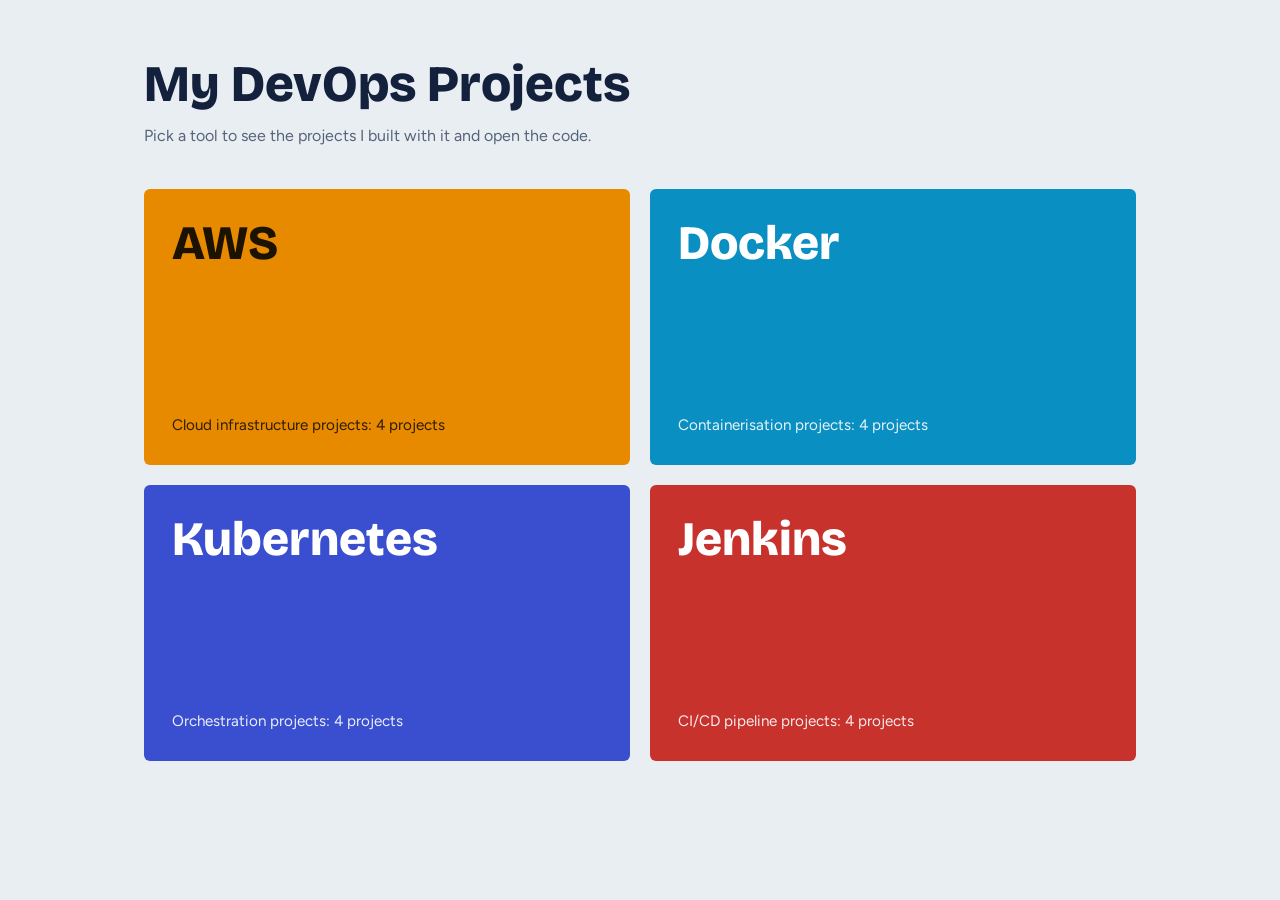
==== commit a293e933: "Add files via upload" ====
--- a/index.html
+++ b/index.html
@@ -1,27 +1,119 @@
-<!doctype html><html lang="en"><head><meta charset="utf-8"><meta name="viewport" content="width=device-width,initial-scale=1">
-<title>DevOps Projects</title>
-<link href="https://fonts.googleapis.com/css2?family=Bricolage+Grotesque:wght@400;600;800&display=swap" rel="stylesheet">
-<link rel="stylesheet" href="style.css"></head><body>
-<div class="wrap">
-<header class="site"><h1>My DevOps Projects</h1>
-<p class="lead">Hands-on work with containers, clusters, pipelines and cloud. Select a project to see its steps, commands, screenshots and code.</p></header>
-<div class="filters" id="filters" role="group" aria-label="Filter by tool"></div>
-<main class="grid" id="grid"></main>
-<footer>Built with HTML, CSS and JavaScript, hosted on GitHub Pages.</footer>
-</div>
-<script src="projects.js"></script>
+<!DOCTYPE html>
+<html lang="en">
+<head>
+<meta charset="UTF-8">
+<meta name="viewport" content="width=device-width, initial-scale=1">
+<title>My DevOps Projects</title>
+<link rel="preconnect" href="https://fonts.googleapis.com">
+<link href="https://fonts.googleapis.com/css2?family=Bricolage+Grotesque:wght@600;800&family=Figtree:wght@400;600&display=swap" rel="stylesheet">
+<link rel="stylesheet" href="style.css">
+</head>
+<body>
+<main>
+  <!-- HOME VIEW -->
+  <section id="home">
+    <div class="intro">
+      <h1>My DevOps Projects</h1>
+      <p>Pick a tool to see the projects I built with it and open the code.</p>
+    </div>
+    <div class="grid" id="grid"></div>
+  </section>
+
+  <!-- DETAIL VIEW -->
+  <section id="detail" hidden>
+    <button class="back" id="back">Back to all projects</button>
+    <div class="detail-head" id="detailHead"></div>
+    <div class="sections" id="sections"></div>
+  </section>
+</main>
+
 <script>
-const grid=document.getElementById('grid'),fl=document.getElementById('filters');
-const tools=['All',...new Set(PROJECTS.map(p=>p.tool))];
-function show(t){
- grid.innerHTML='';
- PROJECTS.filter(p=>t==='All'||p.tool===t).forEach(p=>{
-  const a=document.createElement('a');a.className='card';a.href='project.html?id='+encodeURIComponent(p.id);
-  a.innerHTML=`<span class="tool"></span><h2></h2><p></p><span class="tags"></span>`;
-  a.children[0].textContent=p.tool;a.children[1].textContent=p.title;a.children[2].textContent=p.summary;a.children[3].textContent=p.stack.join(', ');
-  grid.appendChild(a);});
- [...fl.children].forEach(b=>b.setAttribute('aria-pressed',b.textContent===t));
+/* ============================================================
+   EDIT THIS PART: add your project names, short descriptions
+   and repo links. Each tool has 4 sections. Under each section,
+   put one or more links in the "repos" list:
+     { label: "Repo name", url: "https://github.com/you/repo" }
+   Leave "repos" empty ( [] ) until you have a link.
+   ============================================================ */
+const DATA = {
+  aws: {
+    title: "AWS", cls: "aws", tagline: "Cloud infrastructure projects",
+    sections: [
+      { name: "Project 1", desc: "Short description of this project.", repos: [ { label: "GitHub repo", url: "" } ] },
+      { name: "Project 2", desc: "Short description of this project.", repos: [] },
+      { name: "Project 3", desc: "Short description of this project.", repos: [] },
+      { name: "Project 4", desc: "Short description of this project.", repos: [] }
+    ]
+  },
+  docker: {
+    title: "Docker", cls: "docker", tagline: "Containerisation projects",
+    sections: [
+      { name: "Project 1", desc: "Short description of this project.", repos: [] },
+      { name: "Project 2", desc: "Short description of this project.", repos: [] },
+      { name: "Project 3", desc: "Short description of this project.", repos: [] },
+      { name: "Project 4", desc: "Short description of this project.", repos: [] }
+    ]
+  },
+  kubernetes: {
+    title: "Kubernetes", cls: "k8s", tagline: "Orchestration projects",
+    sections: [
+      { name: "Project 1", desc: "Short description of this project.", repos: [] },
+      { name: "Project 2", desc: "Short description of this project.", repos: [] },
+      { name: "Project 3", desc: "Short description of this project.", repos: [] },
+      { name: "Project 4", desc: "Short description of this project.", repos: [] }
+    ]
+  },
+  jenkins: {
+    title: "Jenkins", cls: "jenkins", tagline: "CI/CD pipeline projects",
+    sections: [
+      { name: "Project 1", desc: "Short description of this project.", repos: [] },
+      { name: "Project 2", desc: "Short description of this project.", repos: [] },
+      { name: "Project 3", desc: "Short description of this project.", repos: [] },
+      { name: "Project 4", desc: "Short description of this project.", repos: [] }
+    ]
+  }
+};
+/* ================= END OF EDIT AREA ================= */
+
+const $ = id => document.getElementById(id);
+const esc = s => String(s).replace(/[&<>"]/g, c => ({'&':'&amp;','<':'&lt;','>':'&gt;','"':'&quot;'}[c]));
+
+// Build the 4 home blocks
+$('grid').innerHTML = Object.entries(DATA).map(([key, d]) =>
+  `<button class="block ${d.cls}" data-key="${key}">
+     <h2>${esc(d.title)}</h2>
+     <span>${esc(d.tagline)}: 4 projects</span>
+   </button>`).join('');
+
+$('grid').addEventListener('click', e => {
+  const b = e.target.closest('.block');
+  if (b) location.hash = b.dataset.key;
+});
+$('back').addEventListener('click', () => { location.hash = ''; });
+
+function show() {
+  const key = location.hash.slice(1);
+  const d = DATA[key];
+  $('home').hidden = !!d;
+  $('detail').hidden = !d;
+  if (!d) { window.scrollTo(0, 0); return; }
+
+  const colors = { aws: '#e88a00', docker: '#0a8fc2', k8s: '#3a4fd0', jenkins: '#c8322d' };
+  $('detail').style.setProperty('--c', colors[d.cls]);
+  $('detailHead').innerHTML = `<h1>${esc(d.title)}</h1><p>${esc(d.tagline)}</p>`;
+  $('sections').innerHTML = d.sections.map(s => {
+    const links = s.repos.filter(r => r.url).map(r =>
+      `<li><a href="${esc(r.url)}" target="_blank" rel="noopener">${esc(r.label)}</a></li>`).join('');
+    return `<article class="section">
+      <h3>${esc(s.name)}</h3>
+      <p>${esc(s.desc)}</p>
+      <ul>${links || '<li class="empty">Repo links coming soon.</li>'}</ul>
+    </article>`;
+  }).join('');
+  window.scrollTo(0, 0);
 }
-tools.forEach(t=>{const b=document.createElement('button');b.textContent=t;b.onclick=()=>show(t);fl.appendChild(b);});
-show('All');
-</script></body></html>
+window.addEventListener('hashchange', show);
+show();
+</script>
+</body>
+</html>
--- a/style.css
+++ b/style.css
@@ -1,33 +1,55 @@
-:root{--bg:#f3f1ec;--ink:#17252f;--mut:#5b6b75;--line:#d6d3ca;--card:#fffefb;--acc:#0e6b6b;--acc2:#c8501e;--code:#10202a}
-@media(prefers-color-scheme:dark){:root{--bg:#0f1a21;--ink:#e8ecee;--mut:#9aabb5;--line:#2a3b46;--card:#16252e;--acc:#5fc4bf;--acc2:#f08a5d;--code:#08121a}}
-*{box-sizing:border-box}
-body{margin:0;background:var(--bg);color:var(--ink);font:16px/1.6 "Bricolage Grotesque",system-ui,sans-serif}
-a{color:var(--acc)}
-:focus-visible{outline:3px solid var(--acc2);outline-offset:2px}
-.wrap{max-width:1040px;margin:0 auto;padding:0 20px}
-header.site{padding:48px 0 24px}
-h1{font-size:clamp(2rem,5vw,3.2rem);line-height:1.1;margin:0 0 12px;letter-spacing:-.02em}
-.lead{color:var(--mut);max-width:60ch;margin:0}
-.filters{display:flex;flex-wrap:wrap;gap:8px;margin:28px 0}
-.filters button{font:inherit;border:1.5px solid var(--line);background:transparent;color:var(--ink);padding:6px 14px;border-radius:999px;cursor:pointer}
-.filters button[aria-pressed=true]{background:var(--ink);color:var(--bg);border-color:var(--ink)}
-.grid{display:grid;grid-template-columns:repeat(auto-fill,minmax(270px,1fr));gap:18px;padding-bottom:60px}
-.card{display:flex;flex-direction:column;background:var(--card);border:1.5px solid var(--line);border-left:6px solid var(--acc);border-radius:6px;padding:18px;text-decoration:none;color:inherit;transition:transform .15s,border-color .15s}
-.card:hover{transform:translateY(-3px);border-color:var(--acc2)}
-.card h2{font-size:1.2rem;margin:6px 0}
-.card p{margin:0 0 12px;color:var(--mut);font-size:.95rem}
-.tool{font-weight:700;color:var(--acc)}
-.tags{margin-top:auto;font-size:.85rem;color:var(--mut)}
-.back{display:inline-block;margin:28px 0 8px}
-.meta{display:flex;flex-wrap:wrap;gap:12px;margin:18px 0 8px}
-.btn{display:inline-block;padding:9px 18px;border-radius:6px;background:var(--acc);color:var(--bg);text-decoration:none;font-weight:600}
-.btn.alt{background:transparent;color:var(--ink);border:1.5px solid var(--ink)}
-section.part{margin:36px 0}
-section.part h2{border-bottom:1.5px solid var(--line);padding-bottom:6px}
-pre{background:var(--code);color:#dbe7ec;padding:14px 16px;border-radius:6px;overflow-x:auto;font-size:.88rem;line-height:1.5}
-.step h3{margin:22px 0 4px;font-size:1.05rem}
-.shots{display:grid;grid-template-columns:repeat(auto-fill,minmax(280px,1fr));gap:14px}
-.shots img{width:100%;border:1.5px solid var(--line);border-radius:6px;background:var(--card);min-height:120px}
-.shots figcaption{font-size:.85rem;color:var(--mut)}
-footer{border-top:1.5px solid var(--line);padding:24px 0;color:var(--mut);font-size:.9rem}
-@media(prefers-reduced-motion:reduce){.card{transition:none}}
+:root {
+  --bg: #e9eef2;
+  --ink: #14213d;
+  --muted: #55647a;
+  --card: #ffffff;
+  --line: #cdd6e0;
+  --head: 'Bricolage Grotesque', 'Segoe UI', sans-serif;
+  --body: 'Figtree', 'Segoe UI', sans-serif;
+}
+* { box-sizing: border-box; margin: 0; }
+body { background: var(--bg); color: var(--ink); font-family: var(--body); line-height: 1.55; min-height: 100vh; }
+main { max-width: 1040px; margin: 0 auto; padding: 56px 24px 80px; }
+h1, h2, h3 { font-family: var(--head); line-height: 1.1; }
+.intro h1 { font-size: clamp(2rem, 5vw, 3.2rem); font-weight: 800; }
+.intro p { color: var(--muted); margin-top: 12px; max-width: 52ch; }
+
+/* Home: 4 blocks */
+.grid { display: grid; grid-template-columns: repeat(2, 1fr); gap: 20px; margin-top: 40px; }
+.block {
+  all: unset; cursor: pointer; display: flex; flex-direction: column; justify-content: space-between;
+  min-height: 220px; padding: 28px; border-radius: 6px; color: #fff; background: var(--c);
+  transition: transform .18s ease, box-shadow .18s ease;
+}
+.block:hover { transform: translateY(-4px); box-shadow: 0 14px 28px rgba(20,33,61,.22); }
+.block:focus-visible { outline: 3px solid var(--ink); outline-offset: 3px; }
+.block h2 { font-size: clamp(2rem, 4.5vw, 3rem); font-weight: 800; }
+.block span { font-size: .95rem; opacity: .9; }
+.block.aws { --c: #e88a00; color: #1b1200; }
+.block.docker { --c: #0a8fc2; }
+.block.k8s { --c: #3a4fd0; }
+.block.jenkins { --c: #c8322d; }
+
+/* Detail view */
+.back {
+  all: unset; cursor: pointer; font-weight: 600; color: var(--ink); padding: 6px 0; border-bottom: 2px solid var(--ink);
+}
+.back:focus-visible { outline: 3px solid var(--ink); outline-offset: 4px; }
+.detail-head { margin-top: 28px; padding-left: 18px; border-left: 10px solid var(--c); }
+.detail-head h1 { font-size: clamp(2.2rem, 6vw, 3.6rem); font-weight: 800; }
+.detail-head p { color: var(--muted); margin-top: 6px; }
+.sections { display: grid; grid-template-columns: repeat(2, 1fr); gap: 20px; margin-top: 32px; }
+.section { background: var(--card); border: 1px solid var(--line); border-top: 6px solid var(--c); border-radius: 6px; padding: 22px; }
+.section h3 { font-size: 1.3rem; font-weight: 600; }
+.section p { color: var(--muted); font-size: .95rem; margin: 6px 0 14px; }
+.section ul { list-style: none; padding: 0; display: grid; gap: 8px; }
+.section a { color: var(--ink); font-weight: 600; text-decoration: underline; text-decoration-color: var(--c); text-underline-offset: 4px; text-decoration-thickness: 2px; word-break: break-word; }
+.section a:hover { background: var(--bg); }
+.empty { color: var(--muted); font-style: italic; }
+[hidden] { display: none !important; }
+
+@media (max-width: 680px) {
+  .grid, .sections { grid-template-columns: 1fr; }
+  main { padding-top: 36px; }
+}
+@media (prefers-reduced-motion: reduce) { .block { transition: none; } }
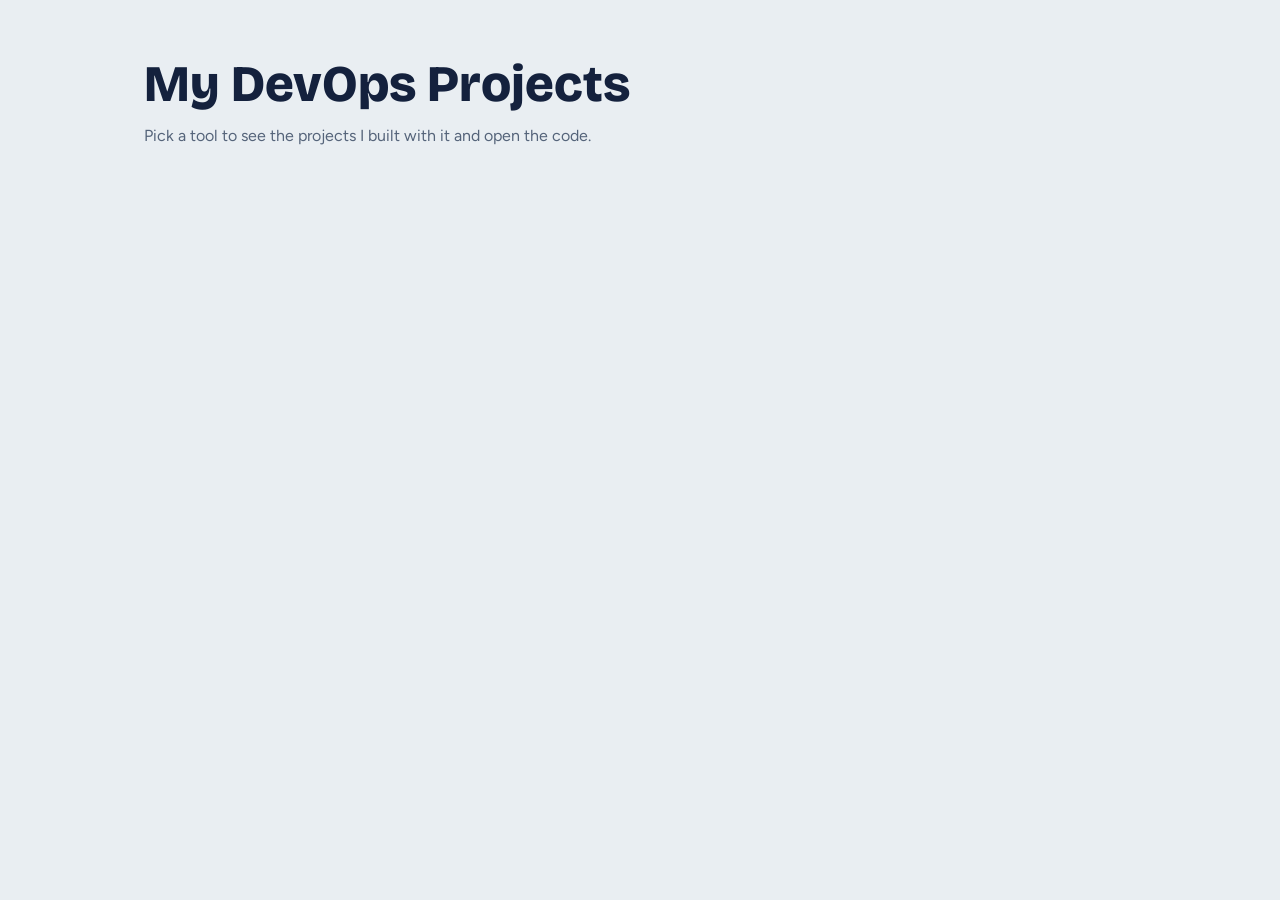
==== commit 6637d945: "Update index.html" ====
--- a/index.html
+++ b/index.html
@@ -48,7 +48,12 @@
   docker: {
     title: "Docker", cls: "docker", tagline: "Containerisation projects",
     sections: [
-      { name: "Project 1", desc: "Short description of this project.", repos: [] },
+      { name: "Project 1", desc: "Configured a Jenkins master-agent architecture using Docker containers, 
+        connecting a Jenkins controller container with an Ubuntu agent container through SSH. Configured SSH
+        authentication using public and private keys, established secure communication, and prepared the agent
+        to execute Jenkins jobs independently. Used a custom Docker network for container communication and 
+        configured automatic container restart to maintain availability after system restarts..", repos: [ { label: "GitHub Repo", 
+                                                                                                            url: "https://github.com/sneha09818/docker_V1" } ] },
       { name: "Project 2", desc: "Short description of this project.", repos: [] },
       { name: "Project 3", desc: "Short description of this project.", repos: [] },
       { name: "Project 4", desc: "Short description of this project.", repos: [] }
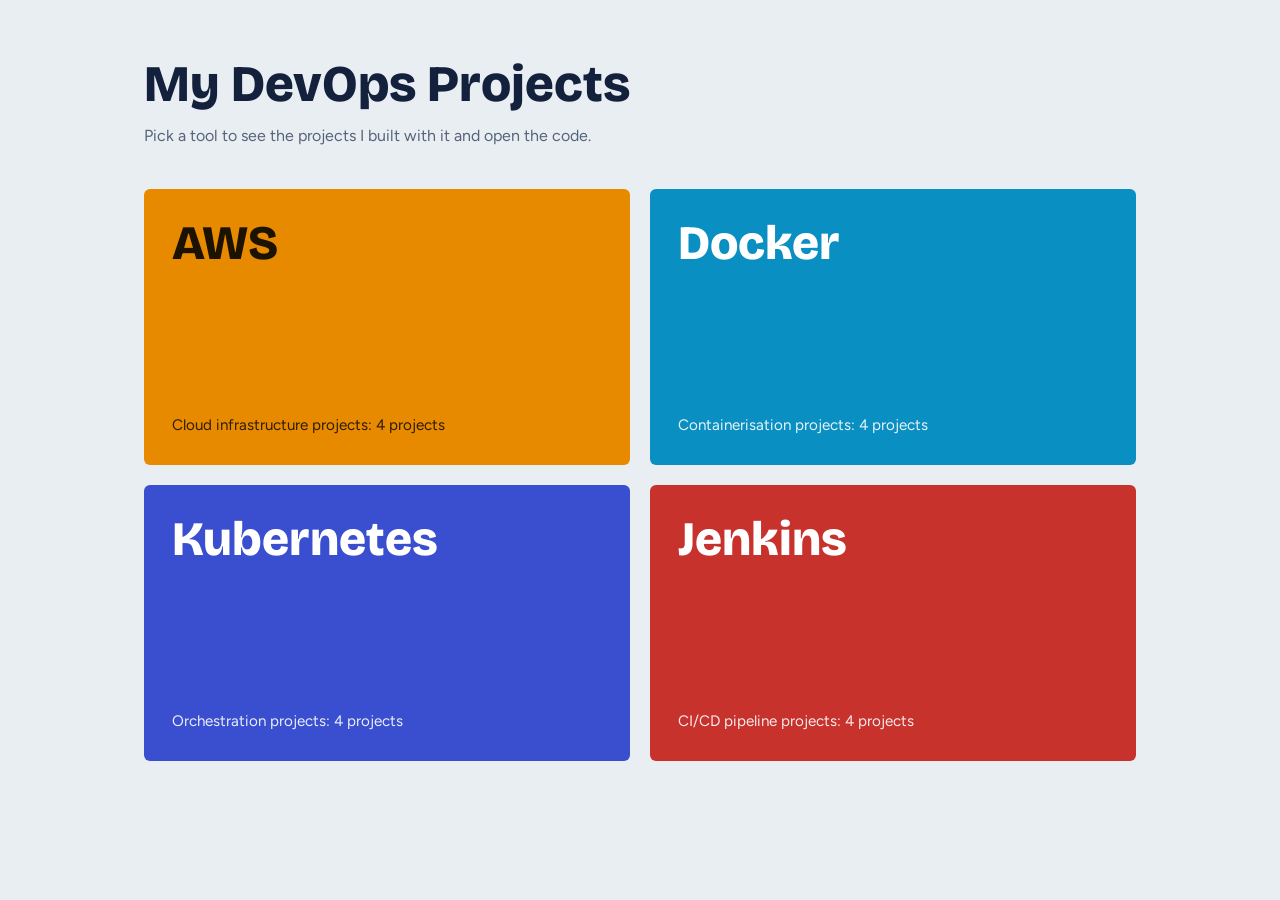
==== commit 6fff21d1: "Update index.html" ====
--- a/index.html
+++ b/index.html
@@ -48,11 +48,7 @@
   docker: {
     title: "Docker", cls: "docker", tagline: "Containerisation projects",
     sections: [
-      { name: "Project 1", desc: "Configured a Jenkins master-agent architecture using Docker containers, 
-        connecting a Jenkins controller container with an Ubuntu agent container through SSH. Configured SSH
-        authentication using public and private keys, established secure communication, and prepared the agent
-        to execute Jenkins jobs independently. Used a custom Docker network for container communication and 
-        configured automatic container restart to maintain availability after system restarts..", repos: [ { label: "GitHub Repo", 
+      { name: "Project 1", desc: "short", repos: [ { label: "GitHub Repo", 
                                                                                                             url: "https://github.com/sneha09818/docker_V1" } ] },
       { name: "Project 2", desc: "Short description of this project.", repos: [] },
       { name: "Project 3", desc: "Short description of this project.", repos: [] },
